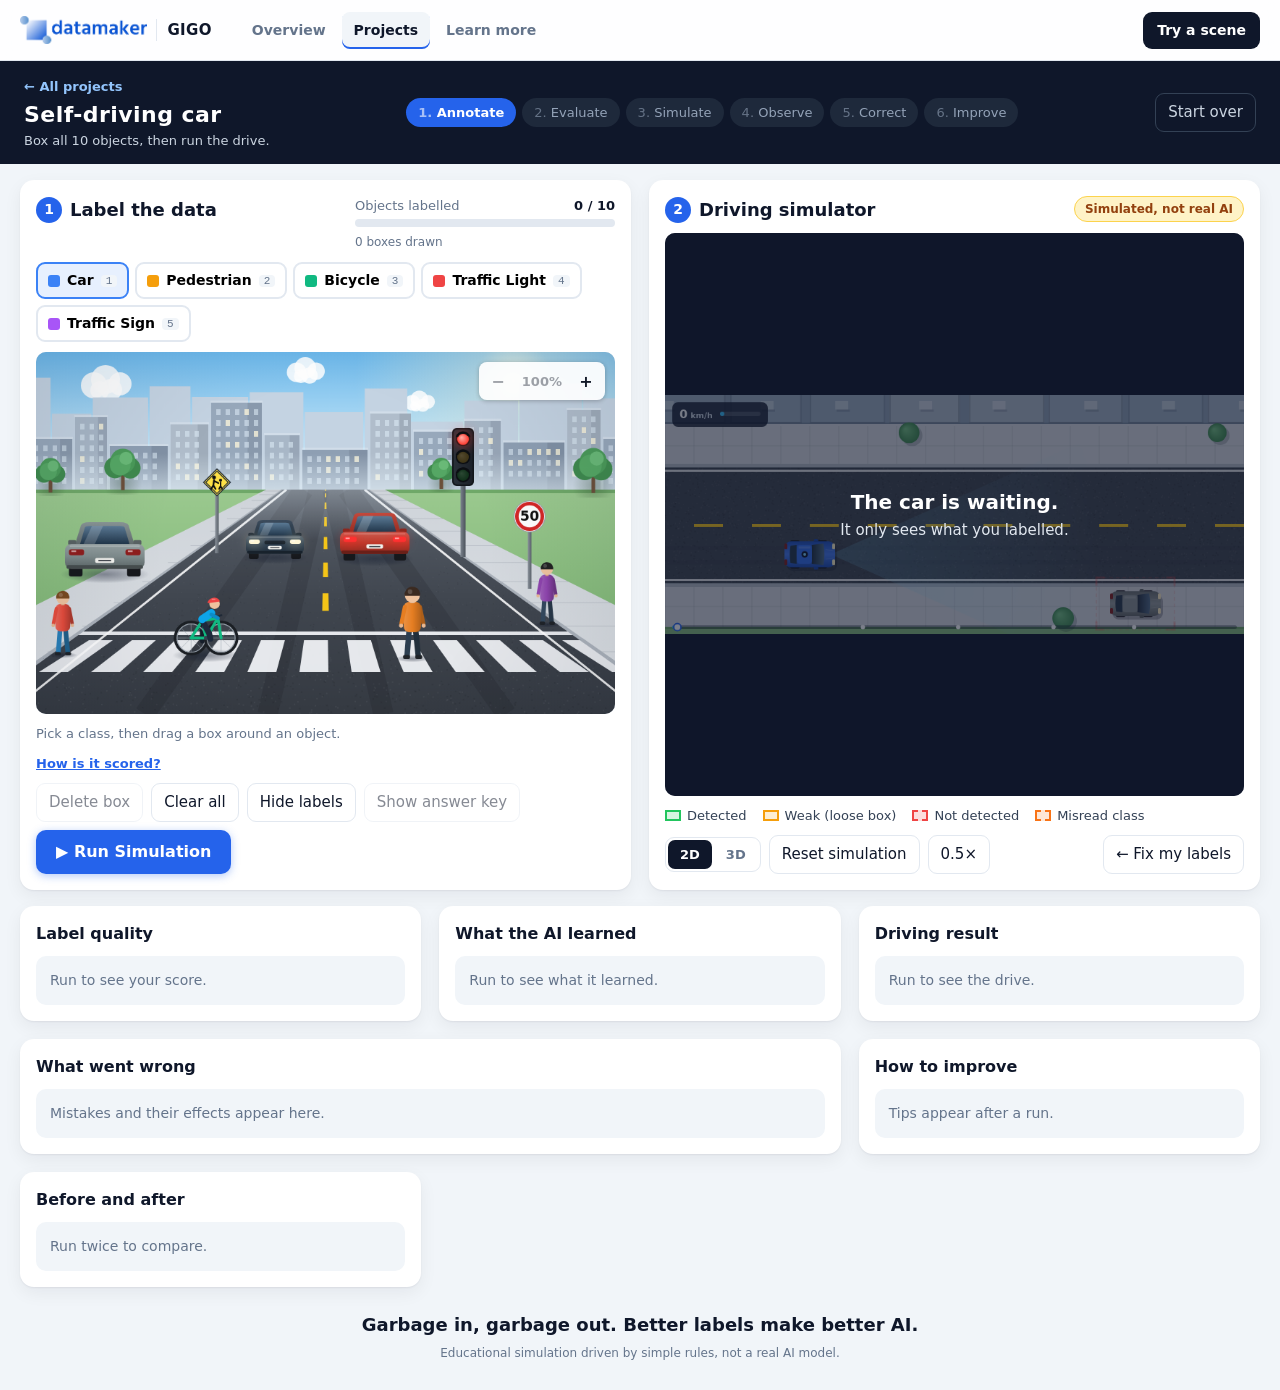
==== play.html @ 037638eb "Multi-page site, drone/crop/LLM scenes, hero slideshow, aligned sim panels - Overview, projects gall" ====
<!doctype html>
<html lang="en">
<head>
<meta charset="utf-8">
<meta name="viewport" content="width=device-width, initial-scale=1">
<link rel="icon" type="image/png" href="assets/favicon.png">
<link rel="apple-touch-icon" href="assets/favicon.png">
<title>GIGO Simulator</title>
<link rel="stylesheet" href="css/styles.css">
<link rel="stylesheet" href="css/site.css">
</head>
<body class="app">
<script src="js/nav.js"></script>
<header class="topbar">
  <div class="brand">
    <a class="back" href="projects.html">&larr; All projects</a>
    <h1 id="scene-title">Simulator</h1>
    <p id="task"></p>
  </div>
  <ol id="stepper" class="stepper" aria-label="Learning cycle">
    <li>Annotate</li><li>Evaluate</li><li>Simulate</li><li>Observe</li><li>Correct</li><li>Improve</li>
  </ol>
  <button id="btn-startover" class="ghost" type="button">Start over</button>
</header>

<main class="panels">
  <section class="panel" id="panel-annotate" aria-labelledby="h-annot">
    <div class="panel-head">
      <h2 id="h-annot"><span class="num">1</span> Label the data</h2>
      <div class="progress" aria-live="polite">
        <div class="progress-top"><span id="progress-label">Objects labelled</span><b id="progress-count">0 / 10</b></div>
        <div class="bar"><div id="progress-fill"></div></div>
        <small id="progress-boxes">0 boxes drawn</small>
      </div>
    </div>
    <div id="class-bar" class="class-bar" role="group" aria-label="Object class"></div>
    <div class="stage" id="annot-stage"><canvas id="annot-canvas" width="800" height="500" aria-label="Scene to annotate"></canvas></div>
    <ol id="label-list" class="qa-list" hidden></ol>
    <p id="hint" class="hint"></p>
    <a class="help-link" href="learn.html#scoring">How is it scored?</a>
    <div class="toolbar">
      <button id="btn-delete" type="button" class="ghost" disabled>Delete box</button>
      <button id="btn-clear" type="button" class="ghost">Clear all</button>
      <button id="btn-labels" type="button" class="ghost" aria-pressed="false" title="Hide the class names on your boxes">Hide labels</button>
      <button id="btn-key" type="button" class="ghost" aria-pressed="false" title="Available after your first run">Show answer key</button>
      <span class="spacer"></span>
      <button id="btn-run" type="button" class="primary">&#9654; Run Simulation</button>
    </div>
  </section>

  <section class="panel" id="panel-sim" aria-labelledby="h-sim">
    <div class="panel-head">
      <h2 id="h-sim"><span class="num">2</span> <span id="sim-title">Simulator</span></h2>
      <span class="badge" title="The outcome comes from simple rules, not a real AI model">Simulated, not real AI</span>
    </div>
    <div class="stage sim-stage">
      <canvas id="sim-canvas" width="800" height="330" aria-label="Simulation"></canvas>
      <div id="chat" class="chat" hidden></div>
      <div id="sim-overlay" class="overlay">
        <div id="sim-idle"></div>
      </div>
    </div>
    <ul class="legend" id="legend">
      <li><i style="--c:#22c55e"></i>Detected</li>
      <li><i style="--c:#f59e0b"></i>Weak (loose box)</li>
      <li><i style="--c:#ef4444" class="dash"></i>Not detected</li>
      <li><i style="--c:#f97316" class="dash"></i>Misread class</li>
    </ul>
    <div class="toolbar">
      <div id="view-seg" class="seg" role="group" aria-label="Camera view">
        <button id="btn-view-2d" type="button" aria-pressed="true" title="Top-down view">2D</button>
        <button id="btn-view-3d" type="button" aria-pressed="false" title="Chase-camera view">3D</button>
      </div>
      <button id="btn-reset-sim" type="button" class="ghost">Reset simulation</button>
      <button id="btn-speed" type="button" class="ghost" title="Playback speed">0.5&times;</button>
      <button id="btn-pause" type="button" class="ghost" aria-pressed="false" hidden>&#10074;&#10074; Pause</button>
      <button id="btn-skip" type="button" class="ghost" hidden>Skip to result</button>
      <span class="spacer"></span>
      <button id="btn-correct" type="button" class="ghost">&larr; Fix my labels</button>
    </div>
  </section>
</main>

<section id="results" class="results" aria-label="Results and feedback">
  <article class="card">
    <h3>Label quality</h3>
    <p id="score-empty" class="empty">Run to see your score.</p>
    <div id="score-body" hidden>
      <div class="score-top"><div id="score-gauge" class="gauge"></div><div id="score-band" class="bandrow"></div></div>
      <ul id="score-metrics" class="metrics"></ul>
    </div>
  </article>

  <article class="card">
    <h3>What the AI learned</h3>
    <p id="detect-empty" class="empty">Run to see what it learned.</p>
    <div id="detect-body" hidden>
      <p id="detect-sum" class="sum"></p>
      <ul id="detect-list" class="detect"></ul>
      <small class="muted">Click a row to find it.</small>
    </div>
  </article>

  <article class="card">
    <h3 id="drive-title">Driving result</h3>
    <p id="drive-empty" class="empty">Run to see the result.</p>
    <div id="drive-body" hidden>
      <div id="drive-head" class="outcome"></div>
      <div id="drive-chips" class="stats"></div>
      <ul id="drive-log" class="log"></ul>
    </div>
  </article>

  <article class="card wide">
    <h3>What went wrong</h3>
    <p id="why-empty" class="empty">Mistakes and their effects appear here.</p>
    <div id="why-body" hidden><ul id="why-list" class="why"></ul></div>
  </article>

  <article class="card">
    <h3>How to improve</h3>
    <p id="fix-empty" class="empty">Tips appear after a run.</p>
    <div id="fix-body" hidden>
      <ul id="fix-list" class="fix"></ul>
      <button id="btn-correct2" type="button" class="primary small" onclick="document.getElementById('btn-correct').click()">Fix and run again</button>
    </div>
  </article>

  <article class="card">
    <h3>Before and after</h3>
    <p id="compare-empty" class="empty">Run twice to compare.</p>
    <div id="compare-body" hidden>
      <p id="compare-note" class="muted"></p>
      <table id="compare-table" class="compare"></table>
    </div>
  </article>
</section>

<footer class="foot">
  <p id="core-message" class="core"></p>
  <p class="disclaimer-text"></p>
</footer>

<script src="js/config.js"></script>
<script src="js/scene.js"></script>
<script src="js/warehouse.js"></script>
<script src="js/evaluator.js"></script>
<script src="js/annotator.js"></script>
<script src="js/simulator.js"></script>
<script src="js/sim-3d.js"></script>
<script src="js/sim-view.js"></script>
<script src="js/ppe-sim.js"></script>
<script src="js/ppe-view.js"></script>
<script src="js/view-kit.js"></script>
<script src="js/drone.js"></script>
<script src="js/drone-sim.js"></script>
<script src="js/drone-view.js"></script>
<script src="js/crop.js"></script>
<script src="js/crop-sim.js"></script>
<script src="js/crop-view.js"></script>
<script src="js/llm.js"></script>
<script src="js/llm-sim.js"></script>
<script src="js/llm-view.js"></script>
<script src="js/feedback.js"></script>
<script src="js/app.js"></script>
</body>
</html>
---- css/styles.css ----
:root {
  --bg: #f1f5f9; --card: #ffffff; --ink: #0f172a; --muted: #64748b; --line: #e2e8f0;
  --brand: #2563eb; --brand-ink: #1e40af; --ok: #16a34a; --warn: #d97706; --bad: #dc2626; --mid: #ea580c;
  --radius: 14px; --ease-out: cubic-bezier(.16, 1, .3, 1); --shadow: 0 1px 2px rgba(15,23,42,.06), 0 6px 18px rgba(15,23,42,.06);
}
* { box-sizing: border-box; }
html { scroll-behavior: smooth; }
body { margin: 0; background: var(--bg); color: var(--ink); font: 15px/1.5 system-ui, -apple-system, "Segoe UI", Roboto, sans-serif; }
button { font: inherit; cursor: pointer; }
button:disabled { cursor: not-allowed; opacity: .5; }
h1, h2, h3, p { margin: 0; }

/* header */
.topbar { display: flex; align-items: center; gap: 24px; padding: 14px 24px; background: #0f172a; color: #fff; flex-wrap: wrap; }
.brand h1 { font-size: 24px; letter-spacing: .02em; font-weight: 800; }
.brand h1 span { font-weight: 500; color: #93c5fd; margin-left: 6px; font-size: 18px; }
.brand p { font-size: 12px; color: #94a3b8; }
.stepper { list-style: none; display: flex; gap: 6px; margin: 0 auto; padding: 0; flex-wrap: wrap; }
.stepper li { padding: 5px 12px; border-radius: 999px; font-size: 13px; background: #1e293b; color: #94a3b8; counter-increment: s; }
.stepper li::before { content: counter(s) ". "; opacity: .6; }
.stepper { counter-reset: s; }
.stepper li.done { color: #bbf7d0; }
.stepper li.active { background: var(--brand); color: #fff; font-weight: 700; }
.ghost { background: transparent; border: 1px solid var(--line); color: inherit; border-radius: 9px; padding: 7px 12px; }
.topbar .ghost { border-color: #334155; color: #cbd5e1; }
.ghost:hover:not(:disabled) { background: rgba(100,116,139,.12); }
.ghost[aria-pressed="true"] { background: #fef3c7; border-color: #f59e0b; color: #92400e; }
.primary { background: var(--brand); color: #fff; border: 0; border-radius: 10px; padding: 10px 20px; font-weight: 700; font-size: 16px; box-shadow: 0 2px 8px rgba(37,99,235,.35); }
.primary:hover:not(:disabled) { background: var(--brand-ink); }
.primary.small { padding: 8px 14px; font-size: 14px; margin-top: 10px; }
:focus-visible { outline: 3px solid #93c5fd; outline-offset: 2px; }

/* panels */
.panels { max-width: 1500px; margin: 16px auto; padding: 0 20px; display: grid; grid-template-columns: minmax(0, 1fr) minmax(0, 1fr); gap: 18px; }
.panel { background: var(--card); border-radius: var(--radius); box-shadow: var(--shadow); padding: 16px; min-width: 0; display: flex; flex-direction: column; gap: 10px; }
.panel-head { display: flex; justify-content: space-between; align-items: flex-start; gap: 12px; flex-wrap: wrap; }
.panel h2 { font-size: 18px; display: flex; align-items: center; gap: 8px; }
.num { display: inline-grid; place-items: center; width: 26px; height: 26px; border-radius: 50%; background: var(--brand); color: #fff; font-size: 14px; }
.badge { background: #fef3c7; color: #92400e; border: 1px solid #fcd34d; border-radius: 999px; font-size: 12px; font-weight: 700; padding: 3px 10px; }
.progress { min-width: 200px; flex: 0 1 260px; }
.progress-top { display: flex; justify-content: space-between; font-size: 13px; color: var(--muted); }
.progress-top b { color: var(--ink); }
.bar { height: 8px; background: var(--line); border-radius: 99px; overflow: hidden; margin: 3px 0; }
.bar > div { height: 100%; width: 100%; transform-origin: left; transform: scaleX(0); background: linear-gradient(90deg, #38bdf8, #2563eb); transition: transform .3s var(--ease-out); }
.progress small { color: var(--muted); font-size: 12px; }

.class-bar { display: flex; gap: 6px; flex-wrap: wrap; }
.cls { display: inline-flex; align-items: center; gap: 7px; padding: 6px 10px; border-radius: 9px; border: 2px solid var(--line); background: #fff; font-weight: 600; font-size: 14px; }
.cls i { width: 12px; height: 12px; border-radius: 3px; background: var(--c); }
.cls kbd { font: 11px ui-monospace, monospace; color: var(--muted); background: var(--bg); border-radius: 4px; padding: 0 5px; }
.cls.on { border-color: var(--c); background: color-mix(in srgb, var(--c) 12%, #fff); }

.stage { position: relative; border-radius: 10px; overflow: hidden; background: #cbd5e1; line-height: 0; }
.stage canvas { width: 100%; height: auto; display: block; touch-action: none; }
canvas.locked { opacity: .92; }
.hint { color: var(--muted); font-size: 13px; min-height: 20px; }
.toolbar { display: flex; gap: 8px; align-items: center; flex-wrap: wrap; }
.spacer { flex: 1; }
.seg { display: inline-flex; border: 1px solid var(--line); border-radius: 9px; padding: 2px; gap: 2px; }
.seg button { background: transparent; border: 0; border-radius: 7px; padding: 5px 12px; font-weight: 700; font-size: 13px; color: var(--muted); transition: background-color .15s var(--ease-out), color .15s var(--ease-out); }
.seg button:hover:not([aria-pressed="true"]) { background: rgba(100,116,139,.12); color: var(--ink); }
.seg button[aria-pressed="true"] { background: var(--ink); color: #fff; }
.overlay { position: absolute; inset: 0; display: grid; place-items: center; background: rgba(15,23,42,.55); color: #fff; text-align: center; line-height: 1.4; padding: 20px; }
.overlay[hidden] { display: none; }
.overlay strong { font-size: 20px; display: block; margin-bottom: 4px; }
.overlay p { color: #e2e8f0; max-width: 340px; margin: 0 auto; }
.legend { list-style: none; display: flex; gap: 16px; flex-wrap: wrap; margin: 0; padding: 0; font-size: 13px; color: #334155; }
.legend i { display: inline-block; width: 16px; height: 11px; border: 2px solid var(--c); background: color-mix(in srgb, var(--c) 18%, transparent); margin-right: 6px; vertical-align: -1px; }
.legend i.dash { border-style: dashed; }
.note { font-size: 12px; color: var(--muted); }

/* results */
.results { max-width: 1500px; margin: 0 auto 16px; padding: 0 20px; display: grid; grid-template-columns: repeat(3, 1fr); gap: 18px; scroll-margin-top: 12px; }
.card { background: var(--card); border-radius: var(--radius); box-shadow: var(--shadow); padding: 16px; min-width: 0; }
.card.wide { grid-column: span 2; }
.card h3 { font-size: 16px; margin-bottom: 10px; }
.empty { color: var(--muted); font-size: 14px; background: var(--bg); border-radius: 10px; padding: 14px; }
.muted { color: var(--muted); font-size: 12px; }
.score-top { display: flex; align-items: center; gap: 16px; }
.gauge { width: 120px; flex: none; }
.bandrow { display: flex; flex-direction: column; gap: 6px; align-items: flex-start; }
.band { color: #fff; font-weight: 800; border-radius: 8px; padding: 4px 14px; font-size: 18px; }
.risk { color: var(--muted); font-weight: 600; }
.metrics { list-style: none; padding: 0; margin: 12px 0 0; display: grid; gap: 4px; font-size: 14px; }
.metrics li { display: flex; justify-content: space-between; border-bottom: 1px dashed var(--line); padding: 2px 0; }
.metrics b.zero { color: #94a3b8; font-weight: 600; }
.metrics b.ok { color: var(--ok); } .metrics b.warn { color: var(--warn); } .metrics b.bad { color: var(--bad); } .metrics b.mid { color: var(--mid); }
.sum { font-weight: 700; margin-bottom: 8px; }
.detect { list-style: none; margin: 0 0 6px; padding: 0; display: grid; gap: 4px; }
.det-row { width: 100%; display: grid; grid-template-columns: auto 1fr auto; gap: 8px; align-items: center; text-align: left; background: #f8fafc; border: 1px solid var(--line); border-radius: 8px; padding: 5px 8px; font-size: 13px; }
.det-row:hover { background: #eef2ff; border-color: #c7d2fe; }
.det-name { overflow: hidden; text-overflow: ellipsis; white-space: nowrap; }
.tag-crit { font-style: normal; font-size: 10px; font-weight: 800; text-transform: uppercase; color: var(--bad); border: 1px solid #fecaca; border-radius: 4px; padding: 0 4px; margin-left: 6px; }
.det-iou { color: var(--muted); font-size: 12px; font-variant-numeric: tabular-nums; }
.chip { font-size: 11px; font-weight: 800; border-radius: 99px; padding: 2px 9px; min-width: 88px; text-align: center; color: #fff; }
.chip.ok { background: var(--ok); } .chip.warn { background: var(--warn); } .chip.bad { background: var(--bad); } .chip.mid { background: var(--mid); }
.outcome { border-radius: 10px; padding: 10px 12px 10px 38px; display: grid; gap: 2px; border: 1px solid; position: relative; }
.outcome::before { content: ''; position: absolute; left: 14px; top: 16px; width: 12px; height: 12px; border-radius: 50%; background: currentColor; box-shadow: 0 0 0 4px color-mix(in srgb, currentColor 18%, transparent); }
.outcome strong { font-size: 18px; }
.outcome.good { background: #f0fdf4; border-color: #bbf7d0; color: #15803d; } .outcome.warn { background: #fffbeb; border-color: #fde68a; color: #b45309; } .outcome.bad { background: #fef2f2; border-color: #fecaca; color: #b91c1c; }
.outcome span { color: #334155; }
.stats { display: flex; flex-wrap: wrap; gap: 6px; margin: 10px 0; }
.stat { background: var(--bg); border-radius: 8px; padding: 3px 9px; font-size: 13px; color: var(--muted); }
.stat b { color: var(--ink); } .stat.hot { background: #fee2e2; color: #991b1b; } .stat.hot b { color: #991b1b; }
.log { list-style: none; padding: 0; margin: 0; font-size: 13px; max-height: 150px; overflow: auto; display: grid; gap: 2px; }
.log li { padding-left: 16px; position: relative; }
.log li::before { content: ''; position: absolute; left: 3px; top: .55em; width: 7px; height: 7px; border-radius: 50%; background: var(--line); }
.log li.ok::before { background: var(--ok); } .log li.warn::before { background: var(--warn); } .log li.bad::before { background: var(--bad); }
.log time { color: var(--muted); font-variant-numeric: tabular-nums; margin-right: 4px; }
.why { list-style: none; padding: 0; margin: 0; display: grid; gap: 8px; grid-template-columns: repeat(auto-fit, minmax(300px, 1fr)); }
.why li { background: #fffbeb; border: 1px solid #fde68a; border-radius: 10px; padding: 10px 12px; }
.why li.crit { background: #fef2f2; border-color: #fecaca; }
.why li.allgood { background: #f0fdf4; border-color: #bbf7d0; grid-column: 1 / -1; }
.why strong { display: block; margin-bottom: 2px; }
.why p { font-size: 14px; color: #334155; }
.fix { margin: 0; padding-left: 18px; display: grid; gap: 6px; font-size: 14px; }
.compare { width: 100%; border-collapse: collapse; font-size: 14px; margin-top: 6px; }
.compare th, .compare td { padding: 6px 8px; border-bottom: 1px solid var(--line); text-align: left; }
.compare thead th, .compare tr:first-child th { color: var(--muted); font-size: 12px; font-weight: 700; }
.compare td.better { color: var(--ok); font-weight: 800; background: #f0fdf4; }
.compare td.worse { color: var(--bad); font-weight: 800; background: #fef2f2; }

.foot { max-width: 1500px; margin: 0 auto; padding: 8px 20px 28px; text-align: center; color: var(--muted); font-size: 12px; }
.core { font-size: 18px; font-weight: 800; color: var(--ink); margin-bottom: 6px; }

@media (max-width: 1000px) {
  .panels { grid-template-columns: 1fr; }
  .results { grid-template-columns: 1fr; }
  .card.wide { grid-column: auto; }
  .stepper { margin: 0; }
}
/* motion */
button { transition: background-color .15s, border-color .15s, color .15s, box-shadow .15s, transform .1s; }
button:active:not(:disabled) { transform: translateY(1px) scale(.98); }
.stepper li { transition: background-color .25s, color .25s; }
.cls { transition: border-color .15s, background-color .15s; }
@keyframes rise { from { opacity: 0; transform: translateY(8px); } }
@keyframes arc { from { stroke-dasharray: 0 400; } }
[id$="-body"]:not([hidden]) { animation: rise .4s var(--ease-out) both; }
.results > :nth-child(2) [id$="-body"] { animation-delay: 60ms; }
.results > :nth-child(3) [id$="-body"] { animation-delay: 120ms; }
.results > :nth-child(4) [id$="-body"] { animation-delay: 180ms; }
.results > :nth-child(5) [id$="-body"], .results > :nth-child(6) [id$="-body"] { animation-delay: 220ms; }
.detect li { animation: rise .35s var(--ease-out) both; }
.gauge-arc { animation: arc .9s var(--ease-out) both; }
.det-row { transition: background-color .15s, border-color .15s; }

@media (prefers-reduced-motion: reduce) {
  html { scroll-behavior: auto; }
  *, *::before, *::after { animation-duration: 1ms !important; animation-delay: 0ms !important; transition-duration: 1ms !important; }
  button:active:not(:disabled) { transform: none; }
}

.zoom-ctl { position: absolute; right: 10px; top: 10px; display: flex; gap: 2px; padding: 3px; line-height: 1; background: rgba(255,255,255,.92); border-radius: 8px; box-shadow: 0 1px 4px rgba(0,0,0,.25); }
.zoom-ctl button { min-width: 32px; height: 32px; padding: 0 6px; border: 0; border-radius: 6px; background: transparent; color: #111827; font: 600 16px system-ui, sans-serif; cursor: pointer; }
.zoom-ctl button.zoom-val { min-width: 52px; font-size: 13px; }
.zoom-ctl button:hover:not(:disabled) { background: #e2e8f0; }
.zoom-ctl button:disabled { opacity: .4; cursor: default; }

/* both panels: the view fills the space between header and controls, so the two stages line up
   (the sim canvas is a wide strip, so it sits centred on a dark backdrop) */
.panel > .toolbar { margin-top: auto; }
#panel-sim .sim-stage { flex: 1 1 auto; display: flex; flex-direction: column; justify-content: center; background: #0f172a; min-height: 0; }
#panel-sim .sim-stage .chat { flex: 1 1 auto; height: auto; min-height: 420px; }
---- css/site.css ----
/* GIGO – site pages (nav, overview, projects, learn) and the new scene components (text labelling, chat). */
[hidden] { display: none !important; }
a { color: inherit; }

/* ---- top nav */
.sitenav { position: sticky; top: 0; z-index: 50; background: rgba(255,255,255,.88); backdrop-filter: saturate(1.4) blur(10px); -webkit-backdrop-filter: saturate(1.4) blur(10px); border-bottom: 1px solid var(--line); }
.sitenav-in { max-width: 1200px; margin: 0 auto; padding: 0 20px; height: 60px; display: flex; align-items: center; gap: 28px; }
.app .sitenav-in { max-width: 1500px; }
.logo { display: inline-flex; align-items: center; gap: 9px; font-weight: 800; font-size: 18px; letter-spacing: .02em; text-decoration: none; }
.logo img { height: 28px; width: auto; display: block; }
.logo-app { padding-left: 10px; border-left: 1px solid var(--line); color: var(--ink); font-size: 15px; }
.sitenav nav { display: flex; gap: 4px; overflow-x: auto; scrollbar-width: none; }
.sitenav nav::-webkit-scrollbar { display: none; }
.sitenav nav a { text-decoration: none; color: var(--muted); font-weight: 600; font-size: 14px; padding: 8px 12px; border-radius: 8px; white-space: nowrap; transition: color .15s, background-color .15s; }
.sitenav nav a:hover { color: var(--ink); background: var(--bg); }
.sitenav nav a[aria-current="page"] { color: var(--ink); background: var(--bg); box-shadow: inset 0 -2px 0 var(--brand); }
.nav-cta { margin-left: auto; text-decoration: none; font-weight: 700; font-size: 14px; color: #fff; background: var(--ink); padding: 8px 14px; border-radius: 9px; white-space: nowrap; }
.nav-cta:hover { background: var(--brand); }

/* ---- buttons as links */
.btn { display: inline-flex; align-items: center; justify-content: center; text-decoration: none; }
.btn.primary { padding: 12px 22px; }
.ghost-light { border: 1px solid rgba(255,255,255,.28); color: #e2e8f0; border-radius: 10px; padding: 11px 20px; font-weight: 700; }
.ghost-light:hover { background: rgba(255,255,255,.08); }

/* ---- hero */
.site { background: #f8fafc; }
.hero { background: radial-gradient(1200px 500px at 85% -10%, rgba(37,99,235,.45), transparent 60%), radial-gradient(800px 400px at 0% 110%, rgba(14,165,233,.25), transparent 60%), #0b1222; color: #fff; overflow: hidden; }
.hero-in { max-width: 1200px; margin: 0 auto; padding: 72px 20px 80px; display: grid; grid-template-columns: 1fr 1.1fr; gap: 48px; align-items: center; }
.eyebrow { font-size: 12px; font-weight: 800; text-transform: uppercase; letter-spacing: .12em; color: #60a5fa; margin-bottom: 14px; }
.hero h1 { font-size: clamp(40px, 6vw, 68px); line-height: 1.3; letter-spacing: -.03em; font-weight: 850; }
.hero h1 span { color: #fbbf24; }
.lead { font-size: 18px; color: #cbd5e1; margin-top: 18px; max-width: 520px; }
.hero-ctas { display: flex; gap: 12px; margin-top: 28px; flex-wrap: wrap; }
.hero-facts { list-style: none; padding: 0; margin: 36px 0 0; display: flex; gap: 28px; color: #94a3b8; font-size: 14px; }
.hero-facts b { display: block; color: #fff; font-size: 26px; font-weight: 800; }
.hero-visual { position: relative; margin: 0; min-width: 0; }
.hs-stage { position: relative; aspect-ratio: 8 / 5; border-radius: 18px; overflow: hidden; background: #0f172a; box-shadow: 0 30px 80px rgba(0,0,0,.5), 0 0 0 1px rgba(255,255,255,.08); }
.hs-stage canvas { position: absolute; inset: 0; width: 100%; height: 100%; display: block; transition: opacity .5s var(--ease-out); }
.hs-stage canvas.off { opacity: 0; }
.hs-label { position: absolute; top: 14px; left: 14px; max-width: calc(100% - 28px); color: #e2e8f0; background: rgba(11,18,34,.78); backdrop-filter: blur(6px); font-size: 13px; padding: 6px 11px; border-radius: 99px; text-decoration: none; white-space: nowrap; overflow: hidden; text-overflow: ellipsis; }
.hs-label b { color: #fff; }
.hs-label:hover b { text-decoration: underline; }
.hs-dots { display: flex; gap: 8px; margin-top: 30px; }
.hs-dots button { width: 9px; height: 9px; padding: 0; border: 0; border-radius: 99px; background: rgba(255,255,255,.3); cursor: pointer; transition: width .3s var(--ease-out), background .3s; }
.hs-dots button[aria-current] { width: 26px; background: #fbbf24; }
.hs-dots button:focus-visible { outline: 2px solid #60a5fa; outline-offset: 3px; }
.float { position: absolute; display: inline-flex; align-items: center; gap: 8px; background: rgba(255,255,255,.95); color: var(--ink); font-size: 13px; font-weight: 700; padding: 8px 12px; border-radius: 10px; box-shadow: 0 10px 30px rgba(0,0,0,.3); animation: rise .6s var(--ease-out) both; }
.float.f1 { top: -14px; right: 18px; animation-delay: .2s; }
.float.f2 { bottom: 79px; left: -18px; animation-delay: .35s; }
.float.f3 { bottom: 25px; right: 40px; animation-delay: .5s; }
.dot { width: 10px; height: 10px; border-radius: 50%; display: inline-block; }
.dot.ok { background: var(--ok); } .dot.warn { background: var(--warn); } .dot.bad { background: var(--bad); }

/* ---- bands and section heads */
.sect { padding: 72px 0; }
.sect.tight { padding: 32px 0 72px; }
.sect.alt { background: #fff; border-block: 1px solid var(--line); }
.band-in { max-width: 1200px; margin: 0 auto; padding: 0 20px; }
.sec-title { font-size: 30px; letter-spacing: -.02em; font-weight: 800; margin-bottom: 28px; }
.sec-head { display: flex; align-items: baseline; justify-content: space-between; gap: 12px; }
.more { font-weight: 700; color: var(--brand); text-decoration: none; }
.more:hover { text-decoration: underline; }

.hero-cards { display: grid; grid-template-columns: repeat(3, 1fr); gap: 20px; }
.hcard { position: relative; background: #fff; border: 1px solid var(--line); border-radius: 18px; padding: 26px; box-shadow: var(--shadow); transition: transform .2s var(--ease-out), box-shadow .2s; }
.hcard:hover { transform: translateY(-3px); box-shadow: 0 2px 4px rgba(15,23,42,.06), 0 16px 36px rgba(15,23,42,.1); }
.hc-icon { display: inline-grid; place-items: center; width: 46px; height: 46px; border-radius: 12px; background: #eff6ff; }
.hc-icon svg { width: 24px; height: 24px; fill: none; stroke: var(--brand); stroke-width: 2; stroke-linecap: round; stroke-linejoin: round; }
.hc-step { position: absolute; top: 22px; right: 24px; font-weight: 800; color: #cbd5e1; font-size: 22px; }
.hcard h3 { font-size: 20px; margin: 18px 0 6px; }
.hcard p, .wcard p { color: #475569; }
.why-grid { display: grid; grid-template-columns: repeat(3, 1fr); gap: 20px; }
.wcard { padding-top: 18px; border-top: 1px solid var(--line); }
.wcard h3 { font-size: 18px; margin-bottom: 6px; }

/* ---- gallery */
.gallery { display: grid; grid-template-columns: repeat(auto-fill, minmax(300px, 1fr)); gap: 22px; }
.scene-card { display: flex; flex-direction: column; text-decoration: none; background: #fff; border: 1px solid var(--line); border-radius: 18px; overflow: hidden; box-shadow: var(--shadow); transition: transform .2s var(--ease-out), box-shadow .2s, border-color .2s; }
.scene-card:hover { transform: translateY(-4px); border-color: #bfdbfe; box-shadow: 0 2px 4px rgba(15,23,42,.06), 0 18px 40px rgba(15,23,42,.12); }
.thumb { aspect-ratio: 8 / 5; background: #0f172a; overflow: hidden; }
.thumb canvas { width: 100%; height: 100%; display: block; transition: transform .4s var(--ease-out); }
.scene-card:hover .thumb canvas { transform: scale(1.04); }
.thumb-chat { height: 100%; padding: 16px; display: flex; flex-direction: column; gap: 6px; background: linear-gradient(160deg, #1e293b, #0f172a); font-size: 12px; line-height: 1.35; }
.tc-user, .tc-bot { max-width: 82%; padding: 6px 10px; border-radius: 12px; white-space: nowrap; overflow: hidden; text-overflow: ellipsis; }
.tc-user { align-self: flex-end; background: #2563eb; color: #fff; border-bottom-right-radius: 4px; }
.tc-bot { align-self: flex-start; background: #334155; color: #e2e8f0; border-bottom-left-radius: 4px; }
.tc-bot.bad { background: #7f1d1d; color: #fecaca; }
.sc-body { padding: 18px 20px 20px; display: flex; flex-direction: column; gap: 6px; flex: 1; }
.sc-top { display: flex; justify-content: space-between; gap: 8px; align-items: center; font-size: 12px; }
.sc-issue { font-weight: 800; color: var(--brand-ink); background: #eff6ff; padding: 2px 9px; border-radius: 99px; }
.sc-place { color: var(--muted); }
.scene-card h3 { font-size: 19px; margin-top: 4px; }
.scene-card p { color: #475569; font-size: 14px; }
.tags { list-style: none; display: flex; flex-wrap: wrap; gap: 6px; padding: 0; margin: 6px 0 0; }
.tags li { font-size: 12px; font-weight: 600; color: #475569; border: 1px solid var(--line); border-radius: 99px; padding: 1px 9px; }
.sc-go { margin-top: auto; padding-top: 10px; font-weight: 700; color: var(--brand); font-size: 14px; }

/* ---- page heads (projects, learn) */
.page-head { background: #fff; border-bottom: 1px solid var(--line); padding: 56px 0 40px; }
.page-head .eyebrow { color: var(--brand); }
.page-head h1 { font-size: clamp(32px, 4.5vw, 48px); letter-spacing: -.03em; font-weight: 850; }
.page-head .lead { color: #475569; }
.kinds { list-style: none; padding: 0; margin: 24px 0 0; display: flex; gap: 12px; flex-wrap: wrap; }
.kinds li { background: var(--bg); border-radius: 12px; padding: 10px 14px; font-size: 14px; color: #475569; }
.kinds b { color: var(--ink); margin-right: 6px; }

/* ---- learn */
.learn { display: grid; gap: 18px; max-width: 860px; }
.toc { display: flex; gap: 8px; flex-wrap: wrap; position: sticky; top: 60px; z-index: 5; background: #f8fafc; padding: 10px 0; }
.toc a { text-decoration: none; font-size: 13px; font-weight: 700; color: #475569; background: #fff; border: 1px solid var(--line); border-radius: 99px; padding: 5px 12px; }
.toc a:hover { border-color: var(--brand); color: var(--brand); }
.lcard { background: #fff; border: 1px solid var(--line); border-radius: 16px; padding: 24px; scroll-margin-top: 120px; }
.lcard h2 { font-size: 22px; margin-bottom: 10px; }
.lcard h3 { font-size: 15px; margin: 18px 0 6px; color: var(--muted); text-transform: uppercase; letter-spacing: .06em; }
.lcard p { color: #334155; }
.muted-p { color: var(--muted) !important; font-size: 14px; margin-top: 10px; }
.fit-scale { display: grid; grid-template-columns: repeat(4, 1fr); gap: 6px; margin-top: 12px; }
.fit-scale div { border-radius: 10px; padding: 10px; font-size: 13px; color: #334155; }
.fit-scale b { display: block; font-size: 17px; }
.fit-scale .bad { background: #fef2f2; } .fit-scale .bad b { color: var(--bad); }
.fit-scale .warn { background: #fffbeb; } .fit-scale .warn b { color: var(--warn); }
.fit-scale .ok { background: #f0fdf4; } .fit-scale .ok b { color: var(--ok); }
.fit-scale .ok2 { background: #dcfce7; } .fit-scale .ok2 b { color: #15803d; }
.bands { display: flex; flex-wrap: wrap; gap: 6px; }
.bands span { background: var(--c); color: #fff; font-weight: 700; font-size: 13px; border-radius: 8px; padding: 3px 10px; }
.ltable { width: 100%; border-collapse: collapse; font-size: 15px; }
.ltable th, .ltable td { text-align: left; padding: 9px 6px; border-bottom: 1px solid var(--line); }
.ltable th { font-size: 12px; color: var(--muted); text-transform: uppercase; letter-spacing: .06em; }
.gloss { display: grid; grid-template-columns: max-content 1fr; gap: 8px 20px; margin: 0; }
.gloss dt { font-weight: 800; }
.gloss dd { margin: 0; color: #475569; }
.note-card { background: #fffbeb; border-color: #fde68a; }

/* ---- CTA band and footer */
.cta-band { background: linear-gradient(135deg, #1d4ed8, #0ea5e9); color: #fff; text-align: center; padding: 64px 0; }
.cta-band h2 { font-size: 32px; letter-spacing: -.02em; }
.cta-band p { color: #dbeafe; margin: 8px 0 22px; }
.cta-band .btn.primary { background: #fff; color: var(--brand-ink); box-shadow: 0 8px 24px rgba(0,0,0,.2); }
.site-foot { text-align: center; color: var(--muted); font-size: 13px; padding: 28px 20px; }

/* ---- play page */
.back { color: #93c5fd; font-size: 13px; font-weight: 600; text-decoration: none; }
.back:hover { text-decoration: underline; }
.topbar .brand h1 { font-size: 22px; }
#task { font-size: 13px; color: #cbd5e1; }
.help-link { font-size: 13px; color: var(--brand); font-weight: 600; align-self: flex-start; }

/* text labelling list */
.qa-list { list-style: none; margin: 0; padding: 0; display: grid; gap: 8px; max-height: 620px; overflow: auto; }
.qa { display: flex; gap: 12px; align-items: center; justify-content: space-between; border: 1px solid var(--line); border-radius: 12px; padding: 10px 12px; background: #fff; transition: border-color .15s, background-color .15s; }
.qa.is-correct { border-color: #86efac; background: #f0fdf4; }
.qa.is-wrong { border-color: #fca5a5; background: #fef2f2; }
.qa.flash { animation: qaflash 1.6s ease-out; }
@keyframes qaflash { 0%, 40% { box-shadow: 0 0 0 4px #facc15; } 100% { box-shadow: 0 0 0 0 transparent; } }
.qa-body { min-width: 0; }
.qa-q { font-size: 13px; color: var(--muted); display: flex; gap: 8px; align-items: baseline; }
.qa-n { flex: none; font-size: 11px; font-weight: 800; color: #fff; background: var(--ink); border-radius: 6px; padding: 0 6px; }
.qa-a { font-size: 15px; font-weight: 600; margin-top: 2px; }
.qa-key { font-size: 12px; font-weight: 700; margin-top: 4px; }
.qa-key.ok { color: var(--ok); } .qa-key.bad { color: var(--bad); }
.qa-btns { display: flex; gap: 6px; flex: none; }
.qa-btn { border: 1px solid var(--line); background: #fff; border-radius: 8px; padding: 6px 10px; font-weight: 700; font-size: 13px; color: var(--muted); white-space: nowrap; }
.qa-btn.yes[aria-pressed="true"] { background: var(--ok); border-color: var(--ok); color: #fff; }
.qa-btn.no[aria-pressed="true"] { background: var(--bad); border-color: var(--bad); color: #fff; }
.qa-btn:hover:not(:disabled):not([aria-pressed="true"]) { border-color: #94a3b8; color: var(--ink); }

/* chat view */
.chat { line-height: 1.45; background: #0f172a; color: #e2e8f0; height: 420px; display: flex; flex-direction: column; }
.chat-head { display: flex; align-items: center; gap: 8px; padding: 10px 14px; border-bottom: 1px solid #1e293b; font-size: 14px; }
.chat-dot { width: 9px; height: 9px; border-radius: 50%; background: #22c55e; box-shadow: 0 0 0 3px rgba(34,197,94,.2); }
.chat-score { margin-left: auto; font-size: 12px; color: #94a3b8; font-weight: 700; }
.chat-log { flex: 1; overflow: auto; padding: 14px; display: flex; flex-direction: column; gap: 8px; }
.msg { max-width: 82%; padding: 8px 12px; border-radius: 14px; font-size: 14px; animation: rise .25s var(--ease-out) both; }
.msg.user { align-self: flex-end; background: #2563eb; color: #fff; border-bottom-right-radius: 4px; }
.msg.bot { align-self: flex-start; background: #1e293b; border-bottom-left-radius: 4px; }
.msg.bot.bad { background: #450a0a; box-shadow: inset 0 0 0 1px #7f1d1d; }
.msg.bot.warn { background: #422006; box-shadow: inset 0 0 0 1px #713f12; }
.msg-tag { display: inline-block; margin-left: 8px; font-style: normal; font-size: 10px; font-weight: 800; text-transform: uppercase; letter-spacing: .04em; padding: 1px 6px; border-radius: 4px; vertical-align: 1px; }
.msg-tag.ok { background: #14532d; color: #86efac; } .msg-tag.bad { background: #7f1d1d; color: #fecaca; } .msg-tag.warn { background: #713f12; color: #fde68a; }
.typing { letter-spacing: 3px; color: #94a3b8; animation: blink 1s infinite; }
@keyframes blink { 50% { opacity: .35; } }
.chat-end { align-self: center; text-align: center; border-radius: 12px; padding: 10px 18px; margin-top: 6px; display: grid; }
.chat-end.good { background: #14532d; } .chat-end.warn { background: #713f12; } .chat-end.bad { background: #7f1d1d; }
.chat-end span { font-size: 13px; opacity: .9; }

/* ---- responsive */
@media (max-width: 900px) {
  .hero-in { grid-template-columns: 1fr; padding: 48px 16px 64px; gap: 40px; }
  .hero-cards, .why-grid { grid-template-columns: 1fr; }
  .sect { padding: 52px 0; }
  .band-in, .sitenav-in { padding: 0 16px; }
  .float.f2 { left: 8px; }
}
@media (max-width: 560px) {
  .sitenav-in { gap: 12px; }
  .nav-cta { display: none; }
  .sitenav nav a { padding: 8px 8px; }
  .fit-scale { grid-template-columns: repeat(2, 1fr); }
  .gloss { grid-template-columns: 1fr; gap: 2px; }
  .gloss dd { margin-bottom: 8px; }
  .qa { flex-direction: column; align-items: stretch; }
  .hero-facts { gap: 20px; }
  .float { font-size: 11px; padding: 6px 9px; }
}
@media (prefers-reduced-motion: reduce) {
  .hcard:hover, .scene-card:hover { transform: none; }
  .scene-card:hover .thumb canvas { transform: none; }
  .hs-stage canvas, .hs-dots button { transition: none; }
}
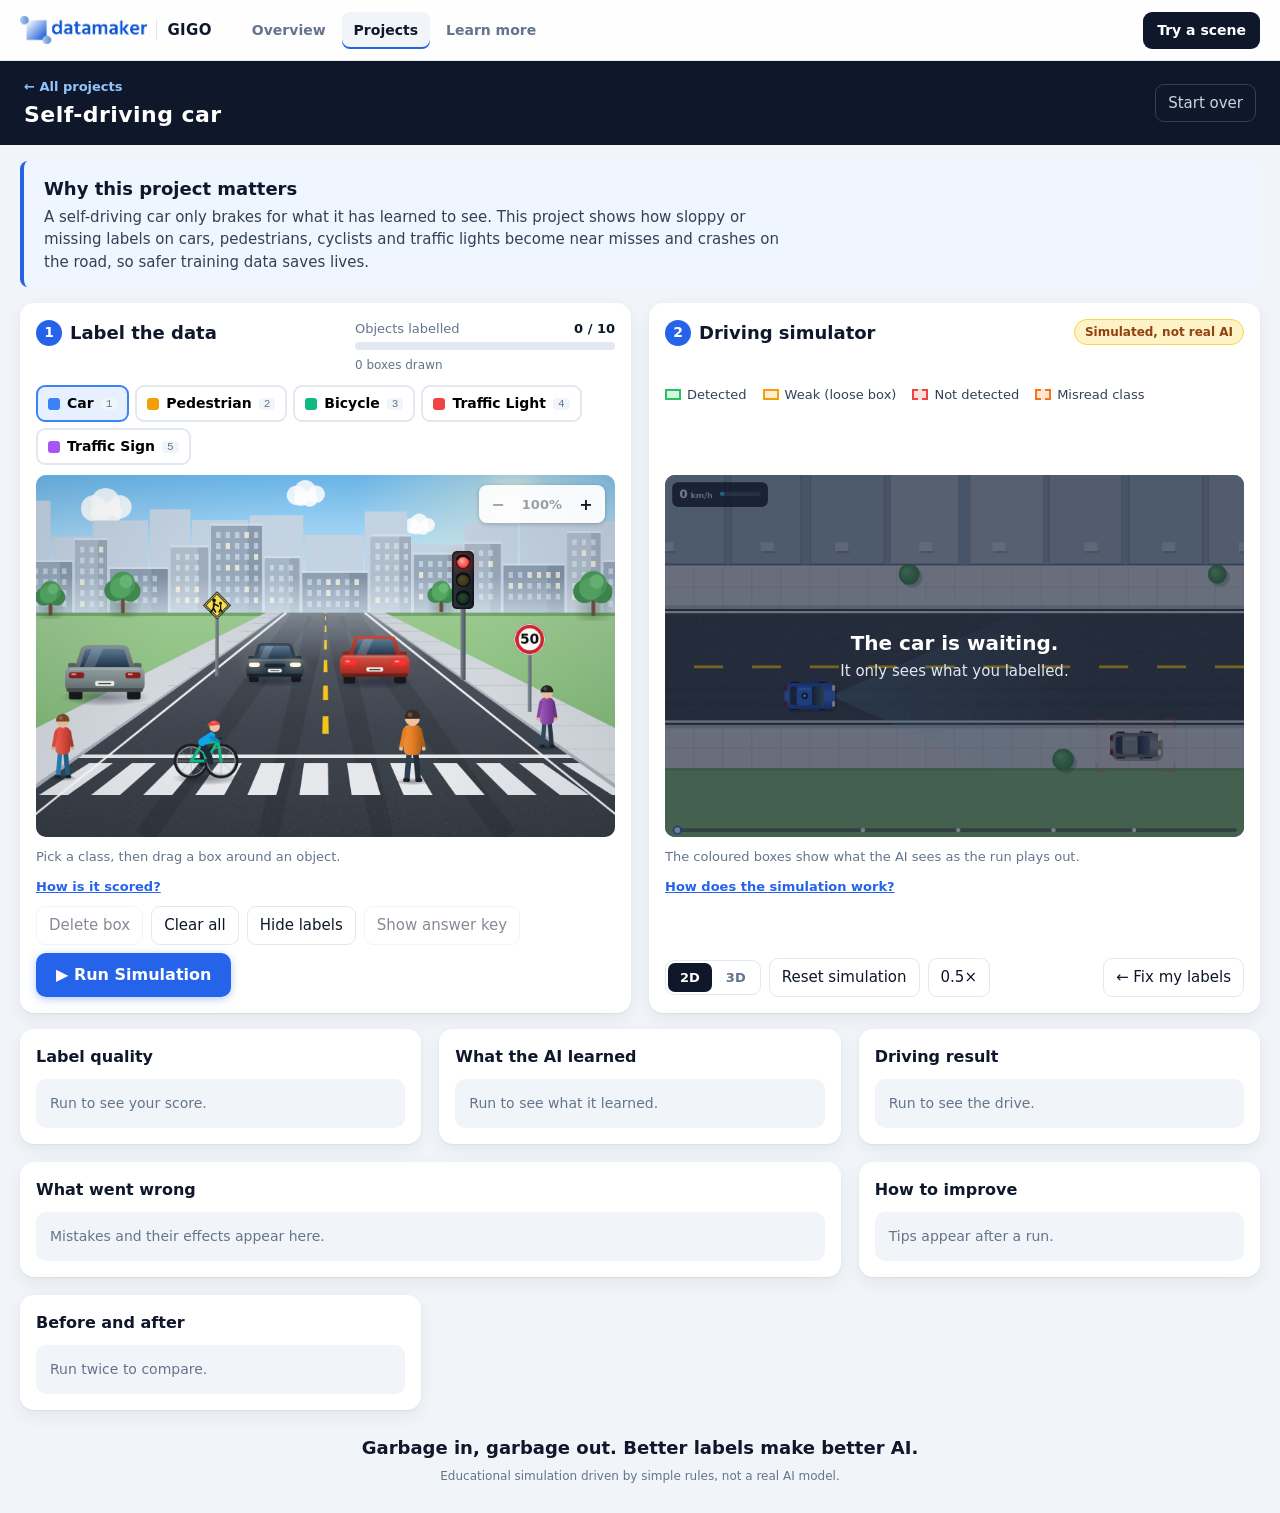
==== commit adfe3ec7: "Align label/sim panels, add purpose banner, 500px sim canvas, LLM unseen-question test Co-Authored-B" ====
--- a/play.html
+++ b/play.html
@@ -15,13 +15,14 @@
   <div class="brand">
     <a class="back" href="projects.html">&larr; All projects</a>
     <h1 id="scene-title">Simulator</h1>
-    <p id="task"></p>
   </div>
-  <ol id="stepper" class="stepper" aria-label="Learning cycle">
-    <li>Annotate</li><li>Evaluate</li><li>Simulate</li><li>Observe</li><li>Correct</li><li>Improve</li>
-  </ol>
   <button id="btn-startover" class="ghost" type="button">Start over</button>
 </header>
+
+<section class="purpose" aria-labelledby="h-purpose">
+  <h2 id="h-purpose">Why this project matters</h2>
+  <p id="purpose-text"></p>
+</section>
 
 <main class="panels">
   <section class="panel" id="panel-annotate" aria-labelledby="h-annot">
@@ -36,6 +37,7 @@
     <div id="class-bar" class="class-bar" role="group" aria-label="Object class"></div>
     <div class="stage" id="annot-stage"><canvas id="annot-canvas" width="800" height="500" aria-label="Scene to annotate"></canvas></div>
     <ol id="label-list" class="qa-list" hidden></ol>
+    <div class="panel-foot">
     <p id="hint" class="hint"></p>
     <a class="help-link" href="learn.html#scoring">How is it scored?</a>
     <div class="toolbar">
@@ -46,6 +48,7 @@
       <span class="spacer"></span>
       <button id="btn-run" type="button" class="primary">&#9654; Run Simulation</button>
     </div>
+    </div>
   </section>
 
   <section class="panel" id="panel-sim" aria-labelledby="h-sim">
@@ -53,19 +56,22 @@
       <h2 id="h-sim"><span class="num">2</span> <span id="sim-title">Simulator</span></h2>
       <span class="badge" title="The outcome comes from simple rules, not a real AI model">Simulated, not real AI</span>
     </div>
-    <div class="stage sim-stage">
-      <canvas id="sim-canvas" width="800" height="330" aria-label="Simulation"></canvas>
-      <div id="chat" class="chat" hidden></div>
-      <div id="sim-overlay" class="overlay">
-        <div id="sim-idle"></div>
-      </div>
-    </div>
     <ul class="legend" id="legend">
       <li><i style="--c:#22c55e"></i>Detected</li>
       <li><i style="--c:#f59e0b"></i>Weak (loose box)</li>
       <li><i style="--c:#ef4444" class="dash"></i>Not detected</li>
       <li><i style="--c:#f97316" class="dash"></i>Misread class</li>
     </ul>
+    <div class="stage sim-stage">
+      <canvas id="sim-canvas" width="800" height="500" aria-label="Simulation"></canvas>
+      <div id="chat" class="chat" hidden></div>
+      <div id="sim-overlay" class="overlay">
+        <div id="sim-idle"></div>
+      </div>
+    </div>
+    <div class="panel-foot">
+    <p id="sim-hint" class="hint">The coloured boxes show what the AI sees as the run plays out.</p>
+    <a class="help-link" href="learn.html">How does the simulation work?</a>
     <div class="toolbar">
       <div id="view-seg" class="seg" role="group" aria-label="Camera view">
         <button id="btn-view-2d" type="button" aria-pressed="true" title="Top-down view">2D</button>
@@ -77,6 +83,7 @@
       <button id="btn-skip" type="button" class="ghost" hidden>Skip to result</button>
       <span class="spacer"></span>
       <button id="btn-correct" type="button" class="ghost">&larr; Fix my labels</button>
+    </div>
     </div>
   </section>
 </main>
--- a/css/styles.css
+++ b/css/styles.css
@@ -15,12 +15,6 @@
 .brand h1 { font-size: 24px; letter-spacing: .02em; font-weight: 800; }
 .brand h1 span { font-weight: 500; color: #93c5fd; margin-left: 6px; font-size: 18px; }
 .brand p { font-size: 12px; color: #94a3b8; }
-.stepper { list-style: none; display: flex; gap: 6px; margin: 0 auto; padding: 0; flex-wrap: wrap; }
-.stepper li { padding: 5px 12px; border-radius: 999px; font-size: 13px; background: #1e293b; color: #94a3b8; counter-increment: s; }
-.stepper li::before { content: counter(s) ". "; opacity: .6; }
-.stepper { counter-reset: s; }
-.stepper li.done { color: #bbf7d0; }
-.stepper li.active { background: var(--brand); color: #fff; font-weight: 700; }
 .ghost { background: transparent; border: 1px solid var(--line); color: inherit; border-radius: 9px; padding: 7px 12px; }
 .topbar .ghost { border-color: #334155; color: #cbd5e1; }
 .ghost:hover:not(:disabled) { background: rgba(100,116,139,.12); }
@@ -127,12 +121,10 @@
   .panels { grid-template-columns: 1fr; }
   .results { grid-template-columns: 1fr; }
   .card.wide { grid-column: auto; }
-  .stepper { margin: 0; }
 }
 /* motion */
 button { transition: background-color .15s, border-color .15s, color .15s, box-shadow .15s, transform .1s; }
 button:active:not(:disabled) { transform: translateY(1px) scale(.98); }
-.stepper li { transition: background-color .25s, color .25s; }
 .cls { transition: border-color .15s, background-color .15s; }
 @keyframes rise { from { opacity: 0; transform: translateY(8px); } }
 @keyframes arc { from { stroke-dasharray: 0 400; } }
@@ -158,7 +150,19 @@
 .zoom-ctl button:disabled { opacity: .4; cursor: default; }
 
 /* both panels: the view fills the space between header and controls, so the two stages line up
-   (the sim canvas is a wide strip, so it sits centred on a dark backdrop) */
-.panel > .toolbar { margin-top: auto; }
-#panel-sim .sim-stage { flex: 1 1 auto; display: flex; flex-direction: column; justify-content: center; background: #0f172a; min-height: 0; }
-#panel-sim .sim-stage .chat { flex: 1 1 auto; height: auto; min-height: 420px; }
+   (both canvases are 800x500) */
+.panels { grid-template-rows: auto; }
+.panel { display: grid; grid-row: span 4; grid-template-rows: subgrid; row-gap: 10px; }
+.panel > .panel-head { grid-row: 1; }
+.panel > .class-bar, .panel > .legend { grid-row: 2; align-self: start; }
+.panel > .stage, .panel > .qa-list { grid-row: 3; }
+.panel > .qa-list { contain: size; max-height: none; min-height: 0; align-self: stretch; }
+.panel > .qa-list[hidden] { display: none; }
+.panel > .panel-foot { grid-row: 4; display: flex; flex-direction: column; gap: 10px; }
+.panel-foot > .toolbar { margin-top: auto; }
+.panel-foot > .qa-list[hidden] { display: none; }
+@media (max-width: 1000px) { .panel { display: flex; grid-row: auto; } }
+#panel-sim .sim-stage { flex: none; display: flex; flex-direction: column; position: relative; aspect-ratio: 800 / 500; background: #0f172a; min-height: 0; }
+#panel-sim .sim-stage canvas { position: absolute; inset: 0; width: 100%; height: 100%; }
+#panel-sim .legend { align-items: center; }
+#panel-sim .sim-stage .chat { position: absolute; inset: 0; height: auto; min-height: 0; }
--- a/css/site.css
+++ b/css/site.css
@@ -208,3 +208,8 @@
   .scene-card:hover .thumb canvas { transform: none; }
   .hs-stage canvas, .hs-dots button { transition: none; }
 }
+
+.purpose { max-width: 1500px; margin: 16px auto 0; padding: 14px 20px; background: #eff6ff; border-left: 4px solid #2563eb; border-radius: 8px; width: calc(100% - 40px); box-sizing: border-box; }
+.purpose h2 { font-size: 18px; margin: 0 0 4px; color: #0f172a; }
+.purpose p { margin: 0; font-size: 15px; line-height: 1.5; color: #334155; max-width: 80ch; }
+.topbar #btn-startover { margin-left: auto; }
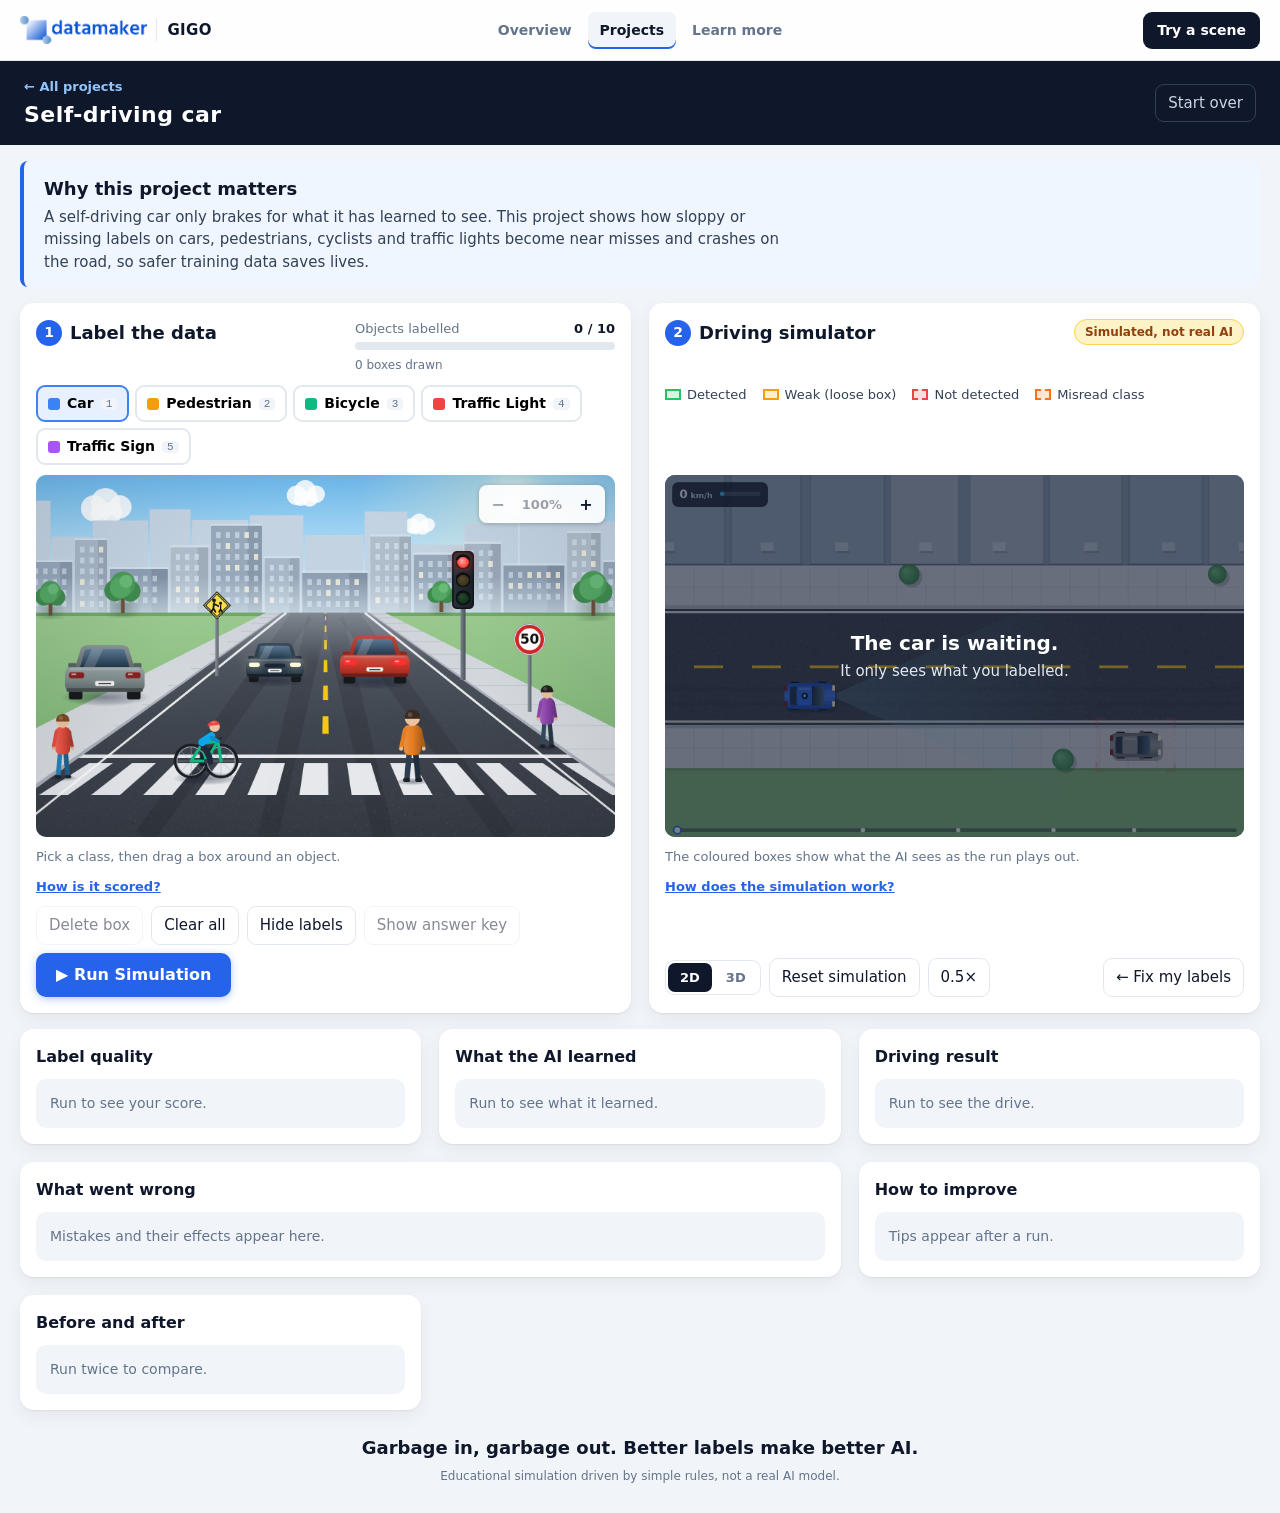
==== commit c664d52c: "LLM scene: multiple-choice labelling, live chat test, pipeline rules - Labelling is multiple choice " ====
--- a/play.html
+++ b/play.html
@@ -143,6 +143,8 @@
   </article>
 </section>
 
+<section id="pipeline" class="pipeline" aria-label="Pipeline rules" hidden></section>
+
 <footer class="foot">
   <p id="core-message" class="core"></p>
   <p class="disclaimer-text"></p>
@@ -168,6 +170,7 @@
 <script src="js/llm.js"></script>
 <script src="js/llm-sim.js"></script>
 <script src="js/llm-view.js"></script>
+<script src="js/llm-pipeline.js"></script>
 <script src="js/feedback.js"></script>
 <script src="js/app.js"></script>
 </body>
--- a/css/styles.css
+++ b/css/styles.css
@@ -161,7 +161,7 @@
 .panel > .panel-foot { grid-row: 4; display: flex; flex-direction: column; gap: 10px; }
 .panel-foot > .toolbar { margin-top: auto; }
 .panel-foot > .qa-list[hidden] { display: none; }
-@media (max-width: 1000px) { .panel { display: flex; grid-row: auto; } }
+@media (max-width: 1000px) { .panel { display: flex; grid-row: auto; } .panel > .qa-list { contain: none; max-height: 520px; } }
 #panel-sim .sim-stage { flex: none; display: flex; flex-direction: column; position: relative; aspect-ratio: 800 / 500; background: #0f172a; min-height: 0; }
 #panel-sim .sim-stage canvas { position: absolute; inset: 0; width: 100%; height: 100%; }
 #panel-sim .legend { align-items: center; }
--- a/css/site.css
+++ b/css/site.css
@@ -4,17 +4,18 @@
 
 /* ---- top nav */
 .sitenav { position: sticky; top: 0; z-index: 50; background: rgba(255,255,255,.88); backdrop-filter: saturate(1.4) blur(10px); -webkit-backdrop-filter: saturate(1.4) blur(10px); border-bottom: 1px solid var(--line); }
-.sitenav-in { max-width: 1200px; margin: 0 auto; padding: 0 20px; height: 60px; display: flex; align-items: center; gap: 28px; }
+.sitenav-in { max-width: 1200px; margin: 0 auto; padding: 0 20px; height: 60px; display: grid; grid-template-columns: minmax(0, 1fr) auto minmax(0, 1fr); align-items: center; gap: 28px; }
 .app .sitenav-in { max-width: 1500px; }
 .logo { display: inline-flex; align-items: center; gap: 9px; font-weight: 800; font-size: 18px; letter-spacing: .02em; text-decoration: none; }
 .logo img { height: 28px; width: auto; display: block; }
 .logo-app { padding-left: 10px; border-left: 1px solid var(--line); color: var(--ink); font-size: 15px; }
-.sitenav nav { display: flex; gap: 4px; overflow-x: auto; scrollbar-width: none; }
+.sitenav nav { display: flex; gap: 4px; min-width: 0; max-width: 100%; overflow-x: auto; scrollbar-width: none; }
 .sitenav nav::-webkit-scrollbar { display: none; }
 .sitenav nav a { text-decoration: none; color: var(--muted); font-weight: 600; font-size: 14px; padding: 8px 12px; border-radius: 8px; white-space: nowrap; transition: color .15s, background-color .15s; }
 .sitenav nav a:hover { color: var(--ink); background: var(--bg); }
 .sitenav nav a[aria-current="page"] { color: var(--ink); background: var(--bg); box-shadow: inset 0 -2px 0 var(--brand); }
-.nav-cta { margin-left: auto; text-decoration: none; font-weight: 700; font-size: 14px; color: #fff; background: var(--ink); padding: 8px 14px; border-radius: 9px; white-space: nowrap; }
+.sitenav .logo { justify-self: start; }
+.nav-cta { justify-self: end; text-decoration: none; font-weight: 700; font-size: 14px; color: #fff; background: var(--ink); padding: 8px 14px; border-radius: 9px; white-space: nowrap; }
 .nav-cta:hover { background: var(--brand); }
 
 /* ---- buttons as links */
@@ -148,22 +149,21 @@
 
 /* text labelling list */
 .qa-list { list-style: none; margin: 0; padding: 0; display: grid; gap: 8px; max-height: 620px; overflow: auto; }
-.qa { display: flex; gap: 12px; align-items: center; justify-content: space-between; border: 1px solid var(--line); border-radius: 12px; padding: 10px 12px; background: #fff; transition: border-color .15s, background-color .15s; }
-.qa.is-correct { border-color: #86efac; background: #f0fdf4; }
-.qa.is-wrong { border-color: #fca5a5; background: #fef2f2; }
+.qa { border: 1px solid var(--line); border-radius: 12px; padding: 10px 12px; background: #fff; transition: border-color .15s, background-color .15s; }
+.qa.is-picked { border-color: #93c5fd; background: #f8fbff; }
 .qa.flash { animation: qaflash 1.6s ease-out; }
 @keyframes qaflash { 0%, 40% { box-shadow: 0 0 0 4px #facc15; } 100% { box-shadow: 0 0 0 0 transparent; } }
-.qa-body { min-width: 0; }
-.qa-q { font-size: 13px; color: var(--muted); display: flex; gap: 8px; align-items: baseline; }
+.qa-q { margin: 0; font-size: 14px; font-weight: 600; color: var(--ink); display: flex; gap: 8px; align-items: baseline; }
 .qa-n { flex: none; font-size: 11px; font-weight: 800; color: #fff; background: var(--ink); border-radius: 6px; padding: 0 6px; }
-.qa-a { font-size: 15px; font-weight: 600; margin-top: 2px; }
-.qa-key { font-size: 12px; font-weight: 700; margin-top: 4px; }
-.qa-key.ok { color: var(--ok); } .qa-key.bad { color: var(--bad); }
-.qa-btns { display: flex; gap: 6px; flex: none; }
-.qa-btn { border: 1px solid var(--line); background: #fff; border-radius: 8px; padding: 6px 10px; font-weight: 700; font-size: 13px; color: var(--muted); white-space: nowrap; }
-.qa-btn.yes[aria-pressed="true"] { background: var(--ok); border-color: var(--ok); color: #fff; }
-.qa-btn.no[aria-pressed="true"] { background: var(--bad); border-color: var(--bad); color: #fff; }
-.qa-btn:hover:not(:disabled):not([aria-pressed="true"]) { border-color: #94a3b8; color: var(--ink); }
+.qa-opts { display: grid; gap: 6px; margin-top: 8px; }
+.qa-opt { display: flex; gap: 10px; align-items: baseline; text-align: left; border: 1px solid var(--line); background: #fff; border-radius: 8px; padding: 6px 10px; font-size: 13px; color: var(--muted); }
+.qa-letter { flex: none; font-weight: 800; color: var(--ink); }
+.qa-opt[aria-pressed="true"] { background: #2563eb; border-color: #2563eb; color: #fff; }
+.qa-opt[aria-pressed="true"] .qa-letter { color: #fff; }
+.qa-opt.key-ok { background: var(--ok); border-color: var(--ok); color: #fff; }
+.qa-opt.key-bad { background: var(--bad); border-color: var(--bad); color: #fff; }
+.qa-opt.key-ok .qa-letter, .qa-opt.key-bad .qa-letter { color: #fff; }
+.qa-opt:hover:not(:disabled):not([aria-pressed="true"]) { border-color: #94a3b8; color: var(--ink); }
 
 /* chat view */
 .chat { line-height: 1.45; background: #0f172a; color: #e2e8f0; height: 420px; display: flex; flex-direction: column; }
@@ -180,6 +180,20 @@
 .msg-tag.ok { background: #14532d; color: #86efac; } .msg-tag.bad { background: #7f1d1d; color: #fecaca; } .msg-tag.warn { background: #713f12; color: #fde68a; }
 .typing { letter-spacing: 3px; color: #94a3b8; animation: blink 1s infinite; }
 @keyframes blink { 50% { opacity: .35; } }
+.chat-chips { display: flex; flex-wrap: wrap; gap: 6px; align-items: center; padding: 0 14px 8px; }
+.chat-chips:empty { display: none; }
+.chat-chips-label { font-size: 12px; color: #94a3b8; font-weight: 700; }
+.chip-q { border: 1px solid #334155; background: #1e293b; color: #cbd5e1; border-radius: 999px; padding: 4px 10px; font-size: 12px; text-align: left; }
+.chip-q:hover { border-color: #60a5fa; color: #fff; }
+.chat-form { display: flex; gap: 8px; padding: 10px 14px; border-top: 1px solid #1e293b; }
+.chat-form input { flex: 1; min-width: 0; background: #1e293b; border: 1px solid #334155; border-radius: 8px; color: #e2e8f0; padding: 8px 10px; font-size: 14px; }
+.chat-form input:disabled { opacity: .5; }
+.chat-send, .chat-finish { border-radius: 8px; padding: 8px 12px; font-size: 13px; font-weight: 700; border: 1px solid #334155; }
+.chat-send { background: #2563eb; border-color: #2563eb; color: #fff; }
+.chat-finish { background: transparent; color: #cbd5e1; }
+.chat-form button:disabled { opacity: .5; }
+.msg-tip { margin-top: 6px; font-size: 12px; color: #fde68a; }
+.msg-go { background: none; border: 0; padding: 0; color: #93c5fd; font-size: 12px; font-weight: 700; text-decoration: underline; cursor: pointer; }
 .chat-end { align-self: center; text-align: center; border-radius: 12px; padding: 10px 18px; margin-top: 6px; display: grid; }
 .chat-end.good { background: #14532d; } .chat-end.warn { background: #713f12; } .chat-end.bad { background: #7f1d1d; }
 .chat-end span { font-size: 13px; opacity: .9; }
@@ -213,3 +227,49 @@
 .purpose h2 { font-size: 18px; margin: 0 0 4px; color: #0f172a; }
 .purpose p { margin: 0; font-size: 15px; line-height: 1.5; color: #334155; max-width: 80ch; }
 .topbar #btn-startover { margin-left: auto; }
+
+/* LLM part 3: pipeline rules (js/llm-pipeline.js) */
+.pipeline { max-width: 1500px; margin: 0 auto 16px; width: calc(100% - 40px); background: var(--card); border-radius: var(--radius); box-shadow: var(--shadow); padding: 20px; display: grid; gap: 16px; }
+.pipeline[hidden] { display: none; }
+.pipe-head h2 { font-size: 18px; display: flex; align-items: center; gap: 8px; }
+.pipe-head p { color: #475569; margin-top: 6px; max-width: 80ch; }
+.pipe-input { margin: 0; border: 1px solid #fcd34d; border-radius: 10px; padding: 12px 16px; background: #fffbeb; }
+.pipe-input figcaption { font-size: 12px; font-weight: 800; text-transform: uppercase; letter-spacing: .05em; color: #92400e; }
+.pipe-input blockquote { margin: 6px 0 0; font-size: 16px; color: var(--ink); }
+.pipe-rules { display: grid; grid-template-columns: repeat(3, minmax(0, 1fr)); gap: 14px; }
+.pipe-rules fieldset { border: 1px solid var(--line); border-radius: 12px; padding: 10px 12px 12px; margin: 0; display: grid; gap: 8px; align-content: start; }
+.pipe-rules legend { font-weight: 800; padding: 0 6px; }
+.qn { color: var(--brand); }
+.pipe-opt { display: flex; gap: 10px; align-items: flex-start; border: 1px solid var(--line); border-radius: 10px; padding: 10px; cursor: pointer; font-size: 14px; transition: border-color .15s, background .15s; }
+.pipe-opt:hover { border-color: #94a3b8; }
+.pipe-opt input { margin-top: 3px; accent-color: var(--brand); flex: none; }
+.pipe-opt b { display: block; font-size: 12px; color: var(--muted); }
+.pipe-opt:has(input:checked) { border-color: var(--brand); background: #eff6ff; }
+.pipe-opt:has(input:focus-visible) { outline: 3px solid #93c5fd; outline-offset: 2px; }
+.pipe-run { display: flex; align-items: center; gap: 14px; flex-wrap: wrap; }
+.pipe-run small { color: var(--muted); }
+.pipe-out { position: relative; display: grid; grid-template-columns: minmax(0, 1fr) minmax(0, 1fr); gap: 14px; transition: opacity .2s; }
+.pipe-out.stale .pipe-col { opacity: .45; }
+.pipe-col h3 { font-size: 15px; margin-bottom: 8px; }
+.pipe-text { margin: 0; min-height: 230px; background: #0f172a; color: #e2e8f0; border-radius: 10px; padding: 14px 16px; font: 13px/1.6 ui-monospace, SFMono-Regular, Menlo, monospace; white-space: pre-wrap; overflow-wrap: anywhere; }
+.pipe-text.is-prose { font: 15px/1.6 system-ui, -apple-system, "Segoe UI", Roboto, sans-serif; }
+.pipe-text .muted { font-size: 13px; color: #94a3b8; }
+.j-key { color: #93c5fd; } .j-str { color: #86efac; } .j-num { color: #fbbf24; }
+.pipe-eval { min-height: 230px; border-radius: 10px; border: 1px solid var(--line); padding: 14px 16px; display: grid; gap: 8px; align-content: start; }
+.pipe-eval.garbage { background: #fef2f2; border-color: #fca5a5; --tone: var(--bad); }
+.pipe-eval.partial { background: #fffbeb; border-color: #fcd34d; --tone: var(--warn); }
+.pipe-eval.quality { background: #f0fdf4; border-color: #86efac; --tone: var(--ok); }
+.pipe-verdict { font-size: 20px; color: var(--tone); letter-spacing: .02em; }
+.pipe-eval.flash { animation: pipe-flash .9s var(--ease-out); }
+@keyframes pipe-flash { 0%, 40% { box-shadow: 0 0 0 6px color-mix(in srgb, var(--tone) 35%, transparent); } 100% { box-shadow: 0 0 0 0 transparent; } }
+.pipe-checks { list-style: none; margin: 4px 0 0; padding: 0; display: grid; gap: 6px; }
+.pipe-checks li { display: grid; gap: 1px; background: rgba(255,255,255,.7); border-radius: 8px; padding: 6px 10px; font-size: 13px; }
+.pipe-checks li.ok b { color: var(--ok); } .pipe-checks li.bad b { color: var(--bad); }
+.pipe-checks span { color: #475569; }
+.pipe-busy { position: absolute; inset: 0; display: flex; align-items: center; justify-content: center; gap: 10px; background: rgba(255,255,255,.8); border-radius: 10px; font-weight: 700; color: var(--ink); }
+.pipe-busy[hidden] { display: none; }
+.spin { width: 22px; height: 22px; border: 3px solid #bfdbfe; border-top-color: var(--brand); border-radius: 50%; animation: pipe-spin .8s linear infinite; }
+@keyframes pipe-spin { to { transform: rotate(360deg); } }
+@media (max-width: 1000px) { .pipe-rules, .pipe-out { grid-template-columns: 1fr; } }
+@media (max-width: 560px) { .pipeline { width: calc(100% - 32px); padding: 16px; } }
+@media (prefers-reduced-motion: reduce) { .pipe-eval.flash { animation: none; } .spin { animation-duration: 2s; } }
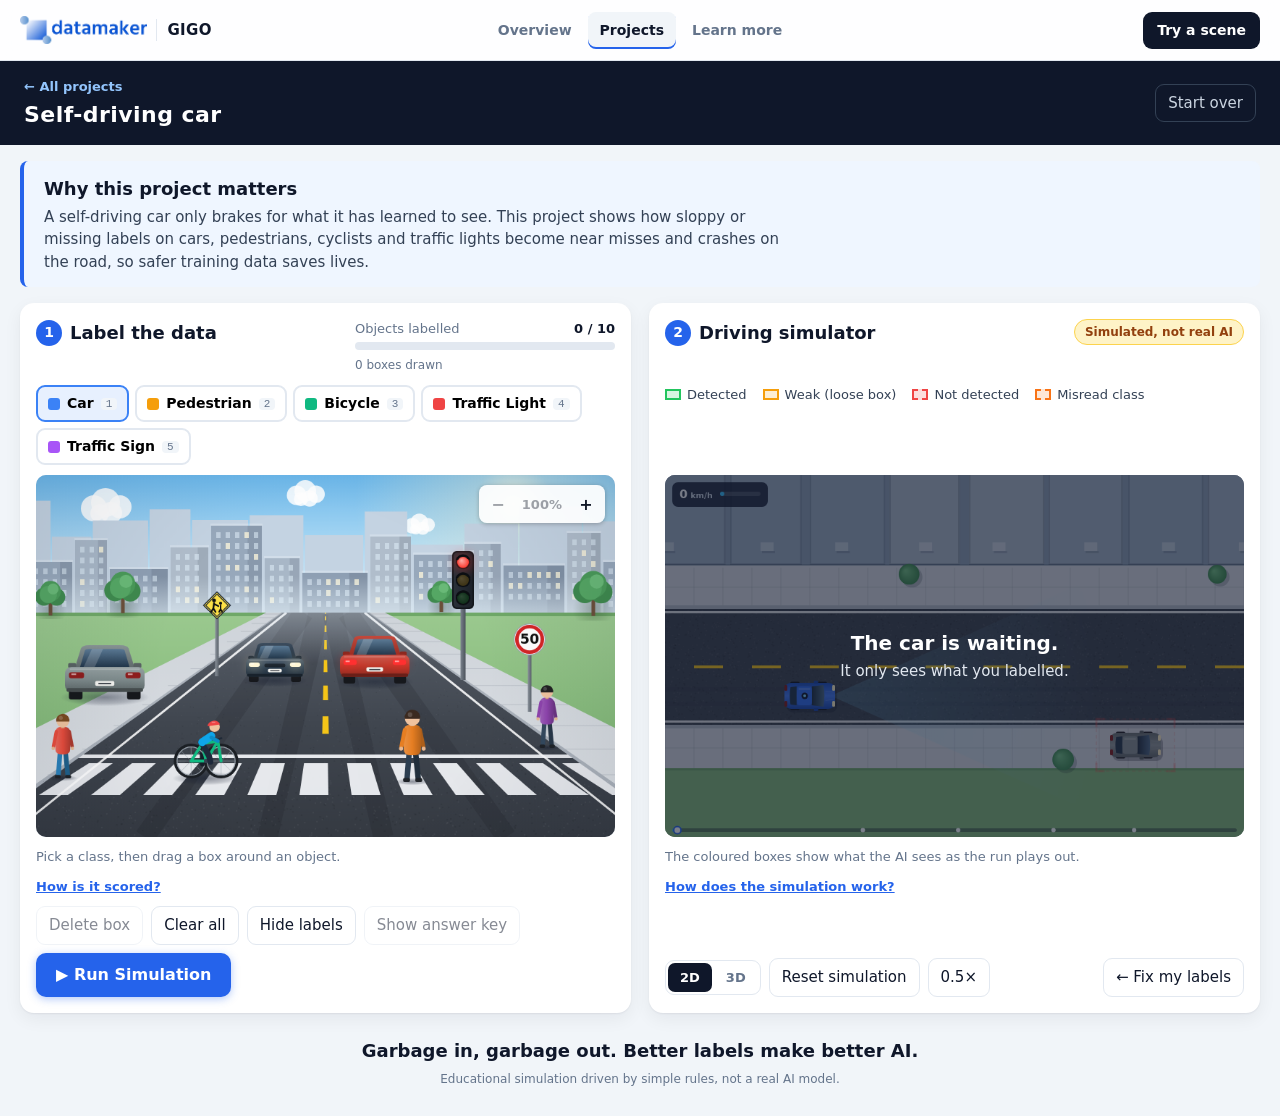
==== commit c4b976d1: "Hide results behind a View Results button on project scenes Co-Authored-By: Claude Sonnet 5.5 <norep" ====
--- a/play.html
+++ b/play.html
@@ -88,7 +88,11 @@
   </section>
 </main>
 
-<section id="results" class="results" aria-label="Results and feedback">
+<div id="results-bar" class="results-bar" hidden>
+  <button id="btn-results" type="button" class="primary" aria-expanded="false" aria-controls="results">View Results</button>
+</div>
+
+<section id="results" class="results" aria-label="Results and feedback" hidden>
   <article class="card">
     <h3>Label quality</h3>
     <p id="score-empty" class="empty">Run to see your score.</p>
@@ -143,8 +147,6 @@
   </article>
 </section>
 
-<section id="pipeline" class="pipeline" aria-label="Pipeline rules" hidden></section>
-
 <footer class="foot">
   <p id="core-message" class="core"></p>
   <p class="disclaimer-text"></p>
@@ -170,7 +172,6 @@
 <script src="js/llm.js"></script>
 <script src="js/llm-sim.js"></script>
 <script src="js/llm-view.js"></script>
-<script src="js/llm-pipeline.js"></script>
 <script src="js/feedback.js"></script>
 <script src="js/app.js"></script>
 </body>
--- a/css/site.css
+++ b/css/site.css
@@ -228,48 +228,8 @@
 .purpose p { margin: 0; font-size: 15px; line-height: 1.5; color: #334155; max-width: 80ch; }
 .topbar #btn-startover { margin-left: auto; }
 
-/* LLM part 3: pipeline rules (js/llm-pipeline.js) */
-.pipeline { max-width: 1500px; margin: 0 auto 16px; width: calc(100% - 40px); background: var(--card); border-radius: var(--radius); box-shadow: var(--shadow); padding: 20px; display: grid; gap: 16px; }
-.pipeline[hidden] { display: none; }
-.pipe-head h2 { font-size: 18px; display: flex; align-items: center; gap: 8px; }
-.pipe-head p { color: #475569; margin-top: 6px; max-width: 80ch; }
-.pipe-input { margin: 0; border: 1px solid #fcd34d; border-radius: 10px; padding: 12px 16px; background: #fffbeb; }
-.pipe-input figcaption { font-size: 12px; font-weight: 800; text-transform: uppercase; letter-spacing: .05em; color: #92400e; }
-.pipe-input blockquote { margin: 6px 0 0; font-size: 16px; color: var(--ink); }
-.pipe-rules { display: grid; grid-template-columns: repeat(3, minmax(0, 1fr)); gap: 14px; }
-.pipe-rules fieldset { border: 1px solid var(--line); border-radius: 12px; padding: 10px 12px 12px; margin: 0; display: grid; gap: 8px; align-content: start; }
-.pipe-rules legend { font-weight: 800; padding: 0 6px; }
 .qn { color: var(--brand); }
-.pipe-opt { display: flex; gap: 10px; align-items: flex-start; border: 1px solid var(--line); border-radius: 10px; padding: 10px; cursor: pointer; font-size: 14px; transition: border-color .15s, background .15s; }
-.pipe-opt:hover { border-color: #94a3b8; }
-.pipe-opt input { margin-top: 3px; accent-color: var(--brand); flex: none; }
-.pipe-opt b { display: block; font-size: 12px; color: var(--muted); }
-.pipe-opt:has(input:checked) { border-color: var(--brand); background: #eff6ff; }
-.pipe-opt:has(input:focus-visible) { outline: 3px solid #93c5fd; outline-offset: 2px; }
-.pipe-run { display: flex; align-items: center; gap: 14px; flex-wrap: wrap; }
-.pipe-run small { color: var(--muted); }
-.pipe-out { position: relative; display: grid; grid-template-columns: minmax(0, 1fr) minmax(0, 1fr); gap: 14px; transition: opacity .2s; }
-.pipe-out.stale .pipe-col { opacity: .45; }
-.pipe-col h3 { font-size: 15px; margin-bottom: 8px; }
-.pipe-text { margin: 0; min-height: 230px; background: #0f172a; color: #e2e8f0; border-radius: 10px; padding: 14px 16px; font: 13px/1.6 ui-monospace, SFMono-Regular, Menlo, monospace; white-space: pre-wrap; overflow-wrap: anywhere; }
-.pipe-text.is-prose { font: 15px/1.6 system-ui, -apple-system, "Segoe UI", Roboto, sans-serif; }
-.pipe-text .muted { font-size: 13px; color: #94a3b8; }
-.j-key { color: #93c5fd; } .j-str { color: #86efac; } .j-num { color: #fbbf24; }
-.pipe-eval { min-height: 230px; border-radius: 10px; border: 1px solid var(--line); padding: 14px 16px; display: grid; gap: 8px; align-content: start; }
-.pipe-eval.garbage { background: #fef2f2; border-color: #fca5a5; --tone: var(--bad); }
-.pipe-eval.partial { background: #fffbeb; border-color: #fcd34d; --tone: var(--warn); }
-.pipe-eval.quality { background: #f0fdf4; border-color: #86efac; --tone: var(--ok); }
-.pipe-verdict { font-size: 20px; color: var(--tone); letter-spacing: .02em; }
-.pipe-eval.flash { animation: pipe-flash .9s var(--ease-out); }
-@keyframes pipe-flash { 0%, 40% { box-shadow: 0 0 0 6px color-mix(in srgb, var(--tone) 35%, transparent); } 100% { box-shadow: 0 0 0 0 transparent; } }
-.pipe-checks { list-style: none; margin: 4px 0 0; padding: 0; display: grid; gap: 6px; }
-.pipe-checks li { display: grid; gap: 1px; background: rgba(255,255,255,.7); border-radius: 8px; padding: 6px 10px; font-size: 13px; }
-.pipe-checks li.ok b { color: var(--ok); } .pipe-checks li.bad b { color: var(--bad); }
-.pipe-checks span { color: #475569; }
-.pipe-busy { position: absolute; inset: 0; display: flex; align-items: center; justify-content: center; gap: 10px; background: rgba(255,255,255,.8); border-radius: 10px; font-weight: 700; color: var(--ink); }
-.pipe-busy[hidden] { display: none; }
-.spin { width: 22px; height: 22px; border: 3px solid #bfdbfe; border-top-color: var(--brand); border-radius: 50%; animation: pipe-spin .8s linear infinite; }
-@keyframes pipe-spin { to { transform: rotate(360deg); } }
-@media (max-width: 1000px) { .pipe-rules, .pipe-out { grid-template-columns: 1fr; } }
-@media (max-width: 560px) { .pipeline { width: calc(100% - 32px); padding: 16px; } }
-@media (prefers-reduced-motion: reduce) { .pipe-eval.flash { animation: none; } .spin { animation-duration: 2s; } }
+
+/* View Results toggle under the label/sim panels */
+.results-bar { max-width: 1500px; margin: 0 auto 16px; padding: 0 20px; display: flex; justify-content: center; }
+.results-bar[hidden], .results[hidden] { display: none; }
